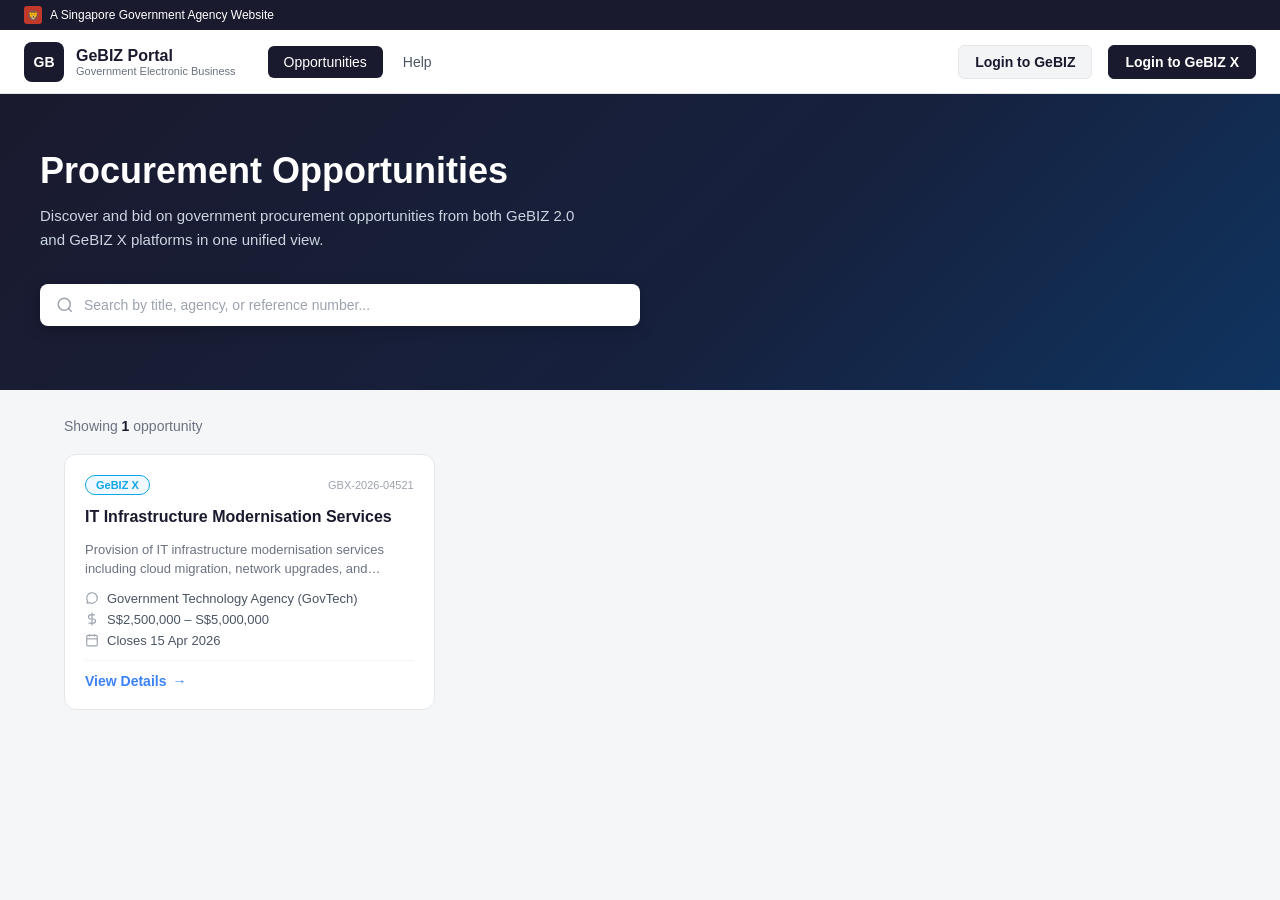
==== index.html @ a87b69fb "Create index.html" ====
<!DOCTYPE html>
<html lang="en">
<head>
  <meta charset="UTF-8" />
  <meta name="viewport" content="width=device-width, initial-scale=1.0"/>
  <title>GeBIZ Portal</title>
  <style>
    * {
      margin: 0;
      padding: 0;
      box-sizing: border-box;
    }

    body {
      font-family: -apple-system, BlinkMacSystemFont, 'Segoe UI', Roboto, sans-serif;
      background: #f5f6f8;
      color: #1a1a2e;
    }

    /* ── Gov Banner ── */
    .gov-banner {
      background: #1a1a2e;
      color: #fff;
      font-size: 12px;
      padding: 6px 24px;
      display: flex;
      align-items: center;
      gap: 8px;
    }

    .gov-banner .lion-icon {
      width: 18px;
      height: 18px;
      background: #c0392b;
      border-radius: 3px;
      display: inline-flex;
      align-items: center;
      justify-content: center;
      font-size: 10px;
      font-weight: bold;
      color: white;
    }

    /* ── Navbar ── */
    .navbar {
      background: #fff;
      border-bottom: 1px solid #e5e7eb;
      padding: 0 24px;
      display: flex;
      align-items: center;
      height: 64px;
      gap: 32px;
    }

    .navbar-brand {
      display: flex;
      align-items: center;
      gap: 12px;
      text-decoration: none;
      color: inherit;
    }

    .brand-logo {
      width: 40px;
      height: 40px;
      background: #1a1a2e;
      border-radius: 8px;
      display: flex;
      align-items: center;
      justify-content: center;
      color: #fff;
      font-weight: 700;
      font-size: 14px;
    }

    .brand-text .brand-name {
      font-size: 16px;
      font-weight: 700;
      color: #1a1a2e;
      line-height: 1.2;
    }

    .brand-text .brand-sub {
      font-size: 11px;
      color: #6b7280;
    }

    .navbar-nav {
      display: flex;
      align-items: center;
      gap: 4px;
      flex: 1;
    }

    .nav-link {
      padding: 8px 16px;
      border-radius: 6px;
      font-size: 14px;
      font-weight: 500;
      color: #4b5563;
      text-decoration: none;
      cursor: pointer;
      border: none;
      background: none;
      transition: background 0.15s;
    }

    .nav-link:hover {
      background: #f3f4f6;
      color: #1a1a2e;
    }

    .nav-link.active {
      background: #1a1a2e;
      color: #fff;
    }

    /* ── Navbar Actions & Login Buttons ── */
    .navbar-actions {
      display: flex;
      align-items: center;
      gap: 16px;
      margin-left: auto;
    }

    .login-btn {
      padding: 8px 16px;
      border-radius: 6px;
      font-size: 14px;
      font-weight: 600;
      text-decoration: none;
      cursor: pointer;
      transition: all 0.15s ease-in-out;
      display: inline-flex;
      align-items: center;
      justify-content: center;
    }

    .login-btn-gebiz {
      background: #f3f4f6;
      color: #1a1a2e;
      border: 1px solid #e5e7eb;
    }

    .login-btn-gebiz:hover {
      background: #e5e7eb;
    }

    .login-btn-gebizx {
      background: #1a1a2e;
      color: #ffffff;
      border: 1px solid #1a1a2e;
    }

    .login-btn-gebizx:hover {
      background: #2a2a4a;
    }

    /* ── Hero ── */
    .hero {
      background: linear-gradient(135deg, #1a1a2e 0%, #16213e 60%, #0f3460 100%);
      padding: 56px 24px 64px;
      color: #fff;
    }

    .hero-inner {
      max-width: 1200px;
      margin: 0 auto;
    }

    .hero h1 {
      font-size: 36px;
      font-weight: 800;
      margin-bottom: 12px;
    }

    .hero p {
      font-size: 15px;
      color: #cbd5e1;
      max-width: 560px;
      line-height: 1.6;
      margin-bottom: 32px;
    }

    .search-bar {
      display: flex;
      align-items: center;
      background: #fff;
      border-radius: 8px;
      padding: 12px 16px;
      max-width: 600px;
      gap: 10px;
      box-shadow: 0 4px 16px rgba(0,0,0,0.2);
    }

    .search-bar svg {
      color: #9ca3af;
      flex-shrink: 0;
    }

    .search-bar input {
      border: none;
      outline: none;
      font-size: 14px;
      color: #374151;
      width: 100%;
      background: transparent;
    }

    .search-bar input::placeholder {
      color: #9ca3af;
    }

    /* ── Main Content ── */
    .main {
      max-width: 1200px;
      margin: 0 auto;
      padding: 28px 24px;
    }

    /* ── Results Count ── */
    .results-count {
      font-size: 14px;
      color: #6b7280;
      margin-bottom: 20px;
    }

    .results-count span {
      font-weight: 600;
      color: #1a1a2e;
    }

    /* ── Cards Grid ── */
    .cards-grid {
      display: grid;
      grid-template-columns: repeat(3, 1fr);
      gap: 20px;
    }

    .card {
      background: #fff;
      border-radius: 12px;
      border: 1px solid #e5e7eb;
      padding: 20px;
      display: flex;
      flex-direction: column;
      gap: 12px;
      transition: box-shadow 0.2s, border-color 0.2s;
    }

    .card:hover {
      box-shadow: 0 4px 20px rgba(0,0,0,0.08);
      border-color: #d1d5db;
    }

    .card-header {
      display: flex;
      align-items: center;
      justify-content: space-between;
    }

    .card-badges {
      display: flex;
      align-items: center;
      gap: 6px;
    }

    .badge {
      padding: 3px 10px;
      border-radius: 20px;
      font-size: 11px;
      font-weight: 600;
      border: 1.5px solid;
    }

    .badge-gebizx {
      color: #0ea5e9;
      border-color: #0ea5e9;
      background: #f0f9ff;
    }

    .card-ref {
      font-size: 11px;
      color: #9ca3af;
    }

    .card-title {
      font-size: 16px;
      font-weight: 700;
      color: #1a1a2e;
      line-height: 1.3;
    }

    .card-desc {
      font-size: 13px;
      color: #6b7280;
      line-height: 1.5;
      display: -webkit-box;
      -webkit-line-clamp: 2;
      -webkit-box-orient: vertical;
      overflow: hidden;
    }

    .card-meta {
      display: flex;
      flex-direction: column;
      gap: 6px;
    }

    .meta-row {
      display: flex;
      align-items: center;
      gap: 8px;
      font-size: 13px;
      color: #4b5563;
    }

    .meta-row svg {
      flex-shrink: 0;
      color: #9ca3af;
    }

    .card-footer {
      border-top: 1px solid #f3f4f6;
      padding-top: 12px;
      margin-top: auto;
    }

    .view-details-btn {
      background: none;
      border: none;
      color: #3b82f6;
      font-size: 14px;
      font-weight: 600;
      cursor: pointer;
      display: flex;
      align-items: center;
      gap: 6px;
      padding: 0;
      transition: gap 0.15s;
    }

    .view-details-btn:hover {
      gap: 10px;
    }

    /* ── Responsive ── */
    @media (max-width: 1024px) {
      .cards-grid {
        grid-template-columns: repeat(2, 1fr);
      }
    }

    @media (max-width: 768px) {
      .cards-grid {
        grid-template-columns: 1fr;
      }

      .navbar {
        flex-wrap: wrap;
        height: auto;
        padding: 12px 24px;
        gap: 16px;
      }

      .navbar-actions {
        margin-left: 0;
        width: 100%;
        justify-content: flex-start;
      }

      .navbar-nav {
        order: 3;
        width: 100%;
        margin-top: 12px;
      }

      .hero h1 {
        font-size: 28px;
      }
    }

    /* ── Utility ── */
    .icon {
      display: inline-flex;
      align-items: center;
    }
  </style>
</head>
<body>

  <div class="gov-banner">
    <span class="lion-icon">🦁</span>
    A Singapore Government Agency Website
  </div>

  <nav class="navbar">
    <a class="navbar-brand" href="#">
      <div class="brand-logo">GB</div>
      <div class="brand-text">
        <div class="brand-name">GeBIZ Portal</div>
        <div class="brand-sub">Government Electronic Business</div>
      </div>
    </a>

    <div class="navbar-nav">
      <a class="nav-link active" href="#">Opportunities</a>
      <a class="nav-link" href="#">Help</a>
    </div>

    <div class="navbar-actions">
      <a href="https://www.gebiz.gov.sg/" target="_blank" class="login-btn login-btn-gebiz">
        Login to GeBIZ
      </a>
      <a href="https://envsg01.ivalua.app/buyer/mofsingapore/rctmaint2/z8ueq/page.aspx/en/usr/login" target="_blank" class="login-btn login-btn-gebizx">
        Login to GeBIZ X
      </a>
    </div>
  </nav>

  <section class="hero">
    <div class="hero-inner">
      <h1>Procurement Opportunities</h1>
      <p>Discover and bid on government procurement opportunities from both GeBIZ 2.0 and GeBIZ X platforms in one unified view.</p>
      <div class="search-bar">
        <svg width="18" height="18" fill="none" stroke="#9ca3af" stroke-width="2" viewBox="0 0 24 24">
          <circle cx="11" cy="11" r="8"/><path d="M21 21l-4.35-4.35"/>
        </svg>
        <input type="text" placeholder="Search by title, agency, or reference number..." />
      </div>
    </div>
  </section>

  <main class="main">

    <p class="results-count">Showing <span>1</span> opportunity</p>

    <div class="cards-grid" id="cardsGrid">

      <div class="card">
        <div class="card-header">
          <div class="card-badges">
            <span class="badge badge-gebizx">GeBIZ X</span>
          </div>
          <span class="card-ref">GBX-2026-04521</span>
        </div>
        <div class="card-title">IT Infrastructure Modernisation Services</div>
        <div class="card-desc">Provision of IT infrastructure modernisation services including cloud migration, network upgrades, and cybersecurity…</div>
        <div class="card-meta">
          <div class="meta-row">
            <svg width="14" height="14" fill="none" stroke="currentColor" stroke-width="2" viewBox="0 0 24 24"><path d="M3 21l1.65-3.8a9 9 0 1 1 3.4 2.9L3 21"/></svg>
            Government Technology Agency (GovTech)
          </div>
          <div class="meta-row">
            <svg width="14" height="14" fill="none" stroke="currentColor" stroke-width="2" viewBox="0 0 24 24"><line x1="12" y1="1" x2="12" y2="23"/><path d="M17 5H9.5a3.5 3.5 0 0 0 0 7h5a3.5 3.5 0 0 1 0 7H6"/></svg>
            S$2,500,000 – S$5,000,000
          </div>
          <div class="meta-row">
            <svg width="14" height="14" fill="none" stroke="currentColor" stroke-width="2" viewBox="0 0 24 24"><rect x="3" y="4" width="18" height="18" rx="2"/><line x1="16" y1="2" x2="16" y2="6"/><line x1="8" y1="2" x2="8" y2="6"/><line x1="3" y1="10" x2="21" y2="10"/></svg>
            Closes 15 Apr 2026
          </div>
        </div>
        <div class="card-footer">
          <button class="view-details-btn">View Details <span>→</span></button>
        </div>
      </div>

    </div>
  </main>
</body>
</html>
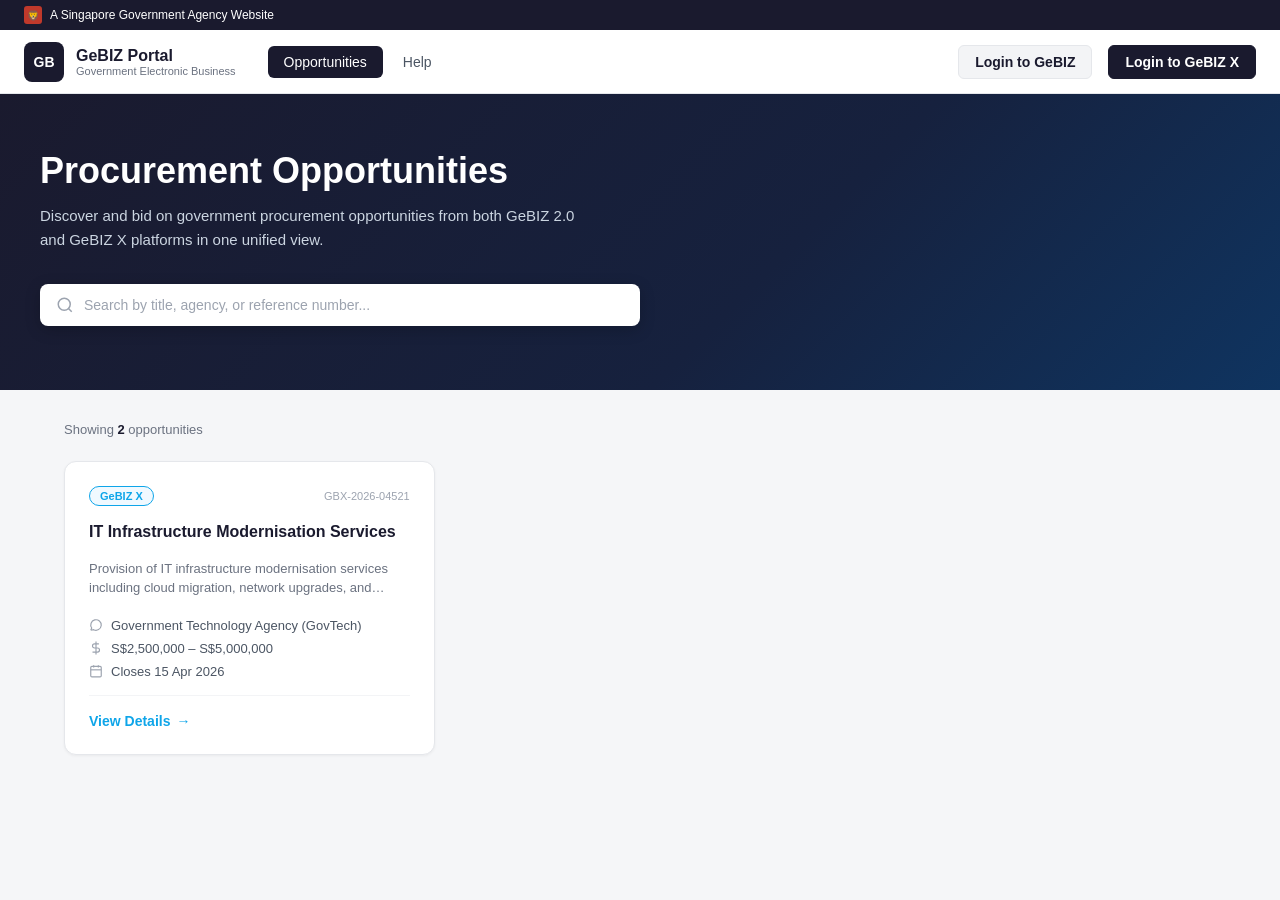
==== commit 50c0e483: "Update Index.html Updated styles for main content, results count, and cards. Adjusted padding, font " ====
--- a/index.html
+++ b/index.html
@@ -215,18 +215,18 @@
     .main {
       max-width: 1200px;
       margin: 0 auto;
-      padding: 28px 24px;
+      padding: 32px 24px;
     }
 
     /* ── Results Count ── */
     .results-count {
-      font-size: 14px;
+      font-size: 13px;
       color: #6b7280;
-      margin-bottom: 20px;
+      margin-bottom: 24px;
     }
 
     .results-count span {
-      font-weight: 600;
+      font-weight: 700;
       color: #1a1a2e;
     }
 
@@ -241,15 +241,16 @@
       background: #fff;
       border-radius: 12px;
       border: 1px solid #e5e7eb;
-      padding: 20px;
+      padding: 24px;
       display: flex;
       flex-direction: column;
-      gap: 12px;
+      gap: 16px;
       transition: box-shadow 0.2s, border-color 0.2s;
+      box-shadow: 0 1px 3px rgba(0, 0, 0, 0.05);
     }
 
     .card:hover {
-      box-shadow: 0 4px 20px rgba(0,0,0,0.08);
+      box-shadow: 0 4px 12px rgba(0, 0, 0, 0.08);
       border-color: #d1d5db;
     }
 
@@ -277,6 +278,12 @@
       color: #0ea5e9;
       border-color: #0ea5e9;
       background: #f0f9ff;
+    }
+
+    .badge-gebiz2 {
+      color: #f97316;
+      border-color: #f97316;
+      background: #fff7ed;
     }
 
     .card-ref {
@@ -304,7 +311,8 @@
     .card-meta {
       display: flex;
       flex-direction: column;
-      gap: 6px;
+      gap: 8px;
+      margin-top: 4px;
     }
 
     .meta-row {
@@ -322,26 +330,32 @@
 
     .card-footer {
       border-top: 1px solid #f3f4f6;
-      padding-top: 12px;
+      padding-top: 16px;
       margin-top: auto;
     }
 
     .view-details-btn {
       background: none;
       border: none;
-      color: #3b82f6;
+      color: #0ea5e9;
       font-size: 14px;
-      font-weight: 600;
+      font-weight: 700;
       cursor: pointer;
-      display: flex;
+      display: inline-flex;
       align-items: center;
       gap: 6px;
       padding: 0;
-      transition: gap 0.15s;
+      transition: all 0.2s;
+      text-decoration: none;
     }
 
     .view-details-btn:hover {
+      color: #0284c7;
       gap: 10px;
+    }
+
+    .view-details-btn:active {
+      transform: translateY(1px);
     }
 
     /* ── Responsive ── */
@@ -433,39 +447,11 @@
 
   <main class="main">
 
-    <p class="results-count">Showing <span>1</span> opportunity</p>
-
-    <div class="cards-grid" id="cardsGrid">
-
-      <div class="card">
-        <div class="card-header">
-          <div class="card-badges">
-            <span class="badge badge-gebizx">GeBIZ X</span>
-          </div>
-          <span class="card-ref">GBX-2026-04521</span>
-        </div>
-        <div class="card-title">IT Infrastructure Modernisation Services</div>
-        <div class="card-desc">Provision of IT infrastructure modernisation services including cloud migration, network upgrades, and cybersecurity…</div>
-        <div class="card-meta">
-          <div class="meta-row">
-            <svg width="14" height="14" fill="none" stroke="currentColor" stroke-width="2" viewBox="0 0 24 24"><path d="M3 21l1.65-3.8a9 9 0 1 1 3.4 2.9L3 21"/></svg>
-            Government Technology Agency (GovTech)
-          </div>
-          <div class="meta-row">
-            <svg width="14" height="14" fill="none" stroke="currentColor" stroke-width="2" viewBox="0 0 24 24"><line x1="12" y1="1" x2="12" y2="23"/><path d="M17 5H9.5a3.5 3.5 0 0 0 0 7h5a3.5 3.5 0 0 1 0 7H6"/></svg>
-            S$2,500,000 – S$5,000,000
-          </div>
-          <div class="meta-row">
-            <svg width="14" height="14" fill="none" stroke="currentColor" stroke-width="2" viewBox="0 0 24 24"><rect x="3" y="4" width="18" height="18" rx="2"/><line x1="16" y1="2" x2="16" y2="6"/><line x1="8" y1="2" x2="8" y2="6"/><line x1="3" y1="10" x2="21" y2="10"/></svg>
-            Closes 15 Apr 2026
-          </div>
-        </div>
-        <div class="card-footer">
-          <button class="view-details-btn">View Details <span>→</span></button>
-        </div>
-      </div>
-
-    </div>
+    <p class="results-count">Showing <span>2</span> opportunities</p>
+
+    <div class="cards-grid" id="cardsGrid"></div>
   </main>
+
+  <script src="script.js"></script>
 </body>
 </html>
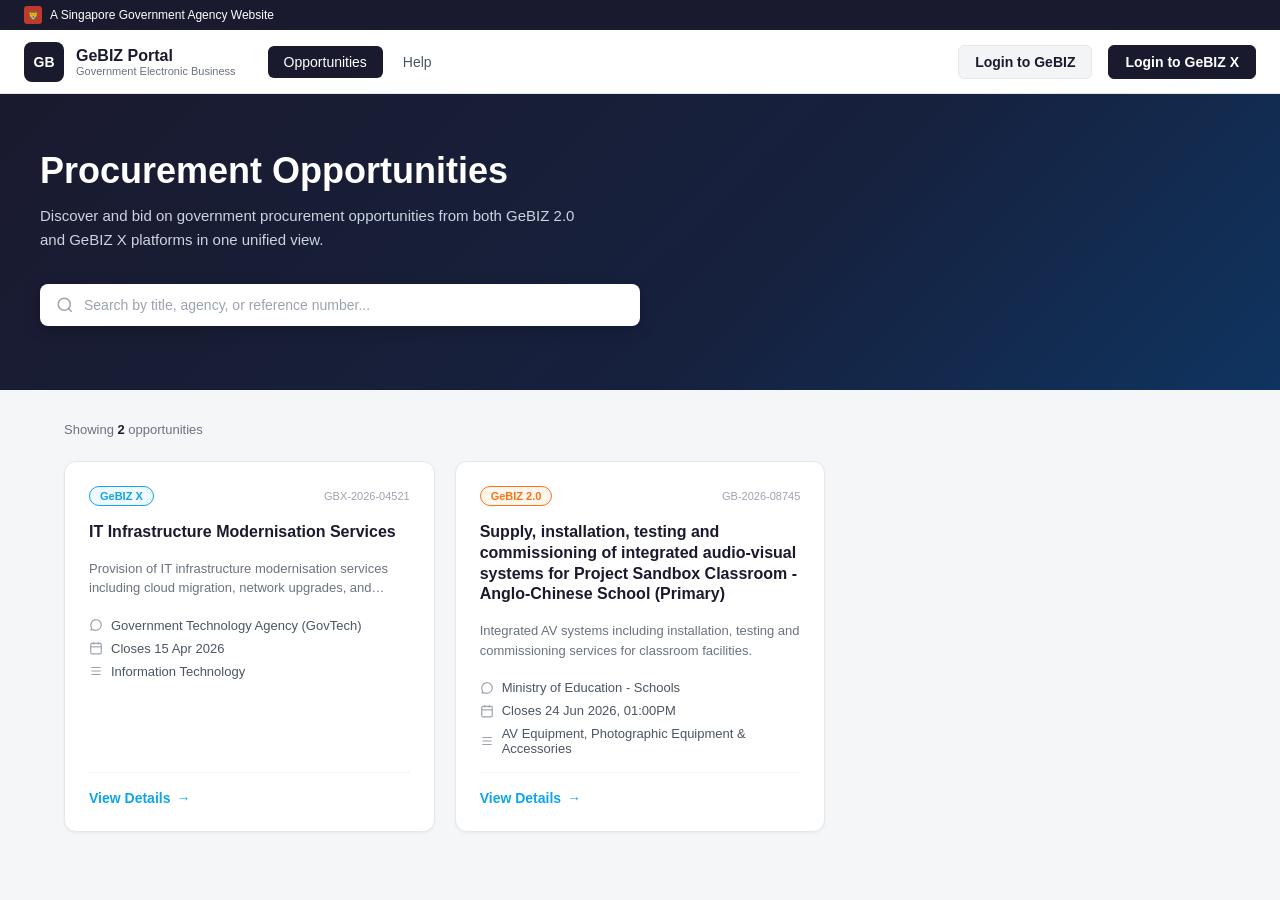
==== commit 0238db8a: "Add badge styling for API badges" ====
--- a/index.html
+++ b/index.html
@@ -284,6 +284,12 @@
       color: #f97316;
       border-color: #f97316;
       background: #fff7ed;
+    }
+
+    .badge-api {
+      color: #10b981;
+      border-color: #10b981;
+      background: #ecfdf5;
     }
 
     .card-ref {
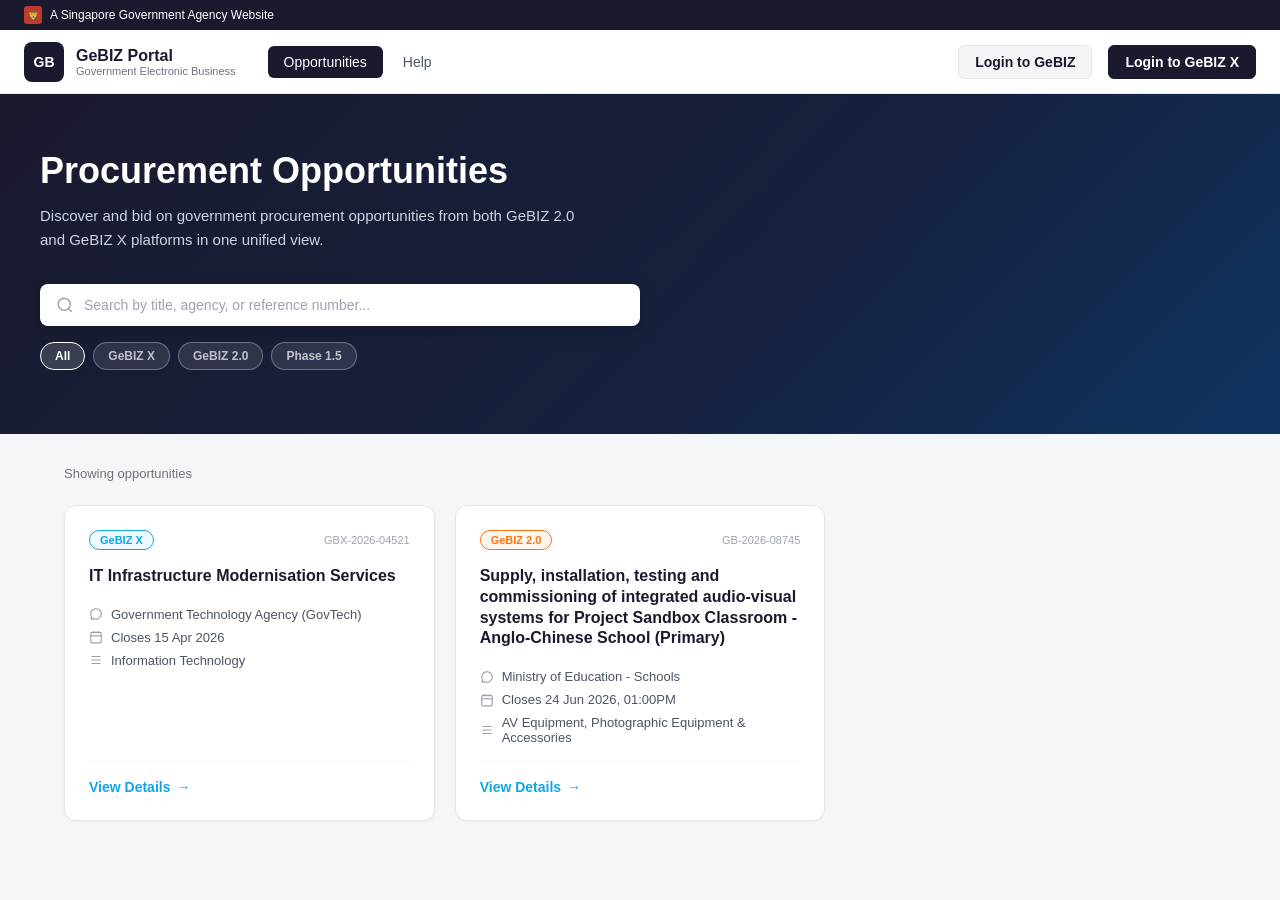
==== commit d5903325: "Add filter bar with buttons for filtering options" ====
--- a/index.html
+++ b/index.html
@@ -211,6 +211,42 @@
       color: #9ca3af;
     }
 
+    /* ── Filter Bar ── */
+    .filter-bar {
+      display: flex;
+      gap: 8px;
+      margin-top: 16px;
+      flex-wrap: wrap;
+    }
+
+    .filter-btn {
+      padding: 6px 14px;
+      border-radius: 20px;
+      font-size: 12px;
+      font-weight: 600;
+      cursor: pointer;
+      border: 1.5px solid rgba(255,255,255,0.3);
+      background: rgba(255,255,255,0.1);
+      color: rgba(255,255,255,0.7);
+      transition: all 0.15s;
+    }
+
+    .filter-btn:hover {
+      background: rgba(255,255,255,0.2);
+      color: #fff;
+      border-color: rgba(255,255,255,0.5);
+    }
+
+    .filter-btn.active {
+      color: #fff;
+      border-color: #fff;
+      background: rgba(255,255,255,0.15);
+    }
+
+    .filter-btn.filter-gebizx.active  { color: #38bdf8; border-color: #38bdf8; background: rgba(56,189,248,0.15); }
+    .filter-btn.filter-gebiz2.active  { color: #fb923c; border-color: #fb923c; background: rgba(251,146,60,0.15); }
+    .filter-btn.filter-api.active     { color: #34d399; border-color: #34d399; background: rgba(52,211,153,0.15); }
+
     /* ── Main Content ── */
     .main {
       max-width: 1200px;
@@ -448,12 +484,18 @@
         </svg>
         <input type="text" placeholder="Search by title, agency, or reference number..." />
       </div>
+      <div class="filter-bar">
+        <button class="filter-btn filter-all active" data-filter="all">All</button>
+        <button class="filter-btn filter-gebizx" data-filter="gebizx">GeBIZ X</button>
+        <button class="filter-btn filter-gebiz2" data-filter="gebiz2">GeBIZ 2.0</button>
+        <button class="filter-btn filter-api" data-filter="api">Phase 1.5</button>
+      </div>
     </div>
   </section>
 
   <main class="main">
 
-    <p class="results-count">Showing <span>2</span> opportunities</p>
+    <p class="results-count" id="results-count">Showing opportunities</p>
 
     <div class="cards-grid" id="cardsGrid"></div>
   </main>
